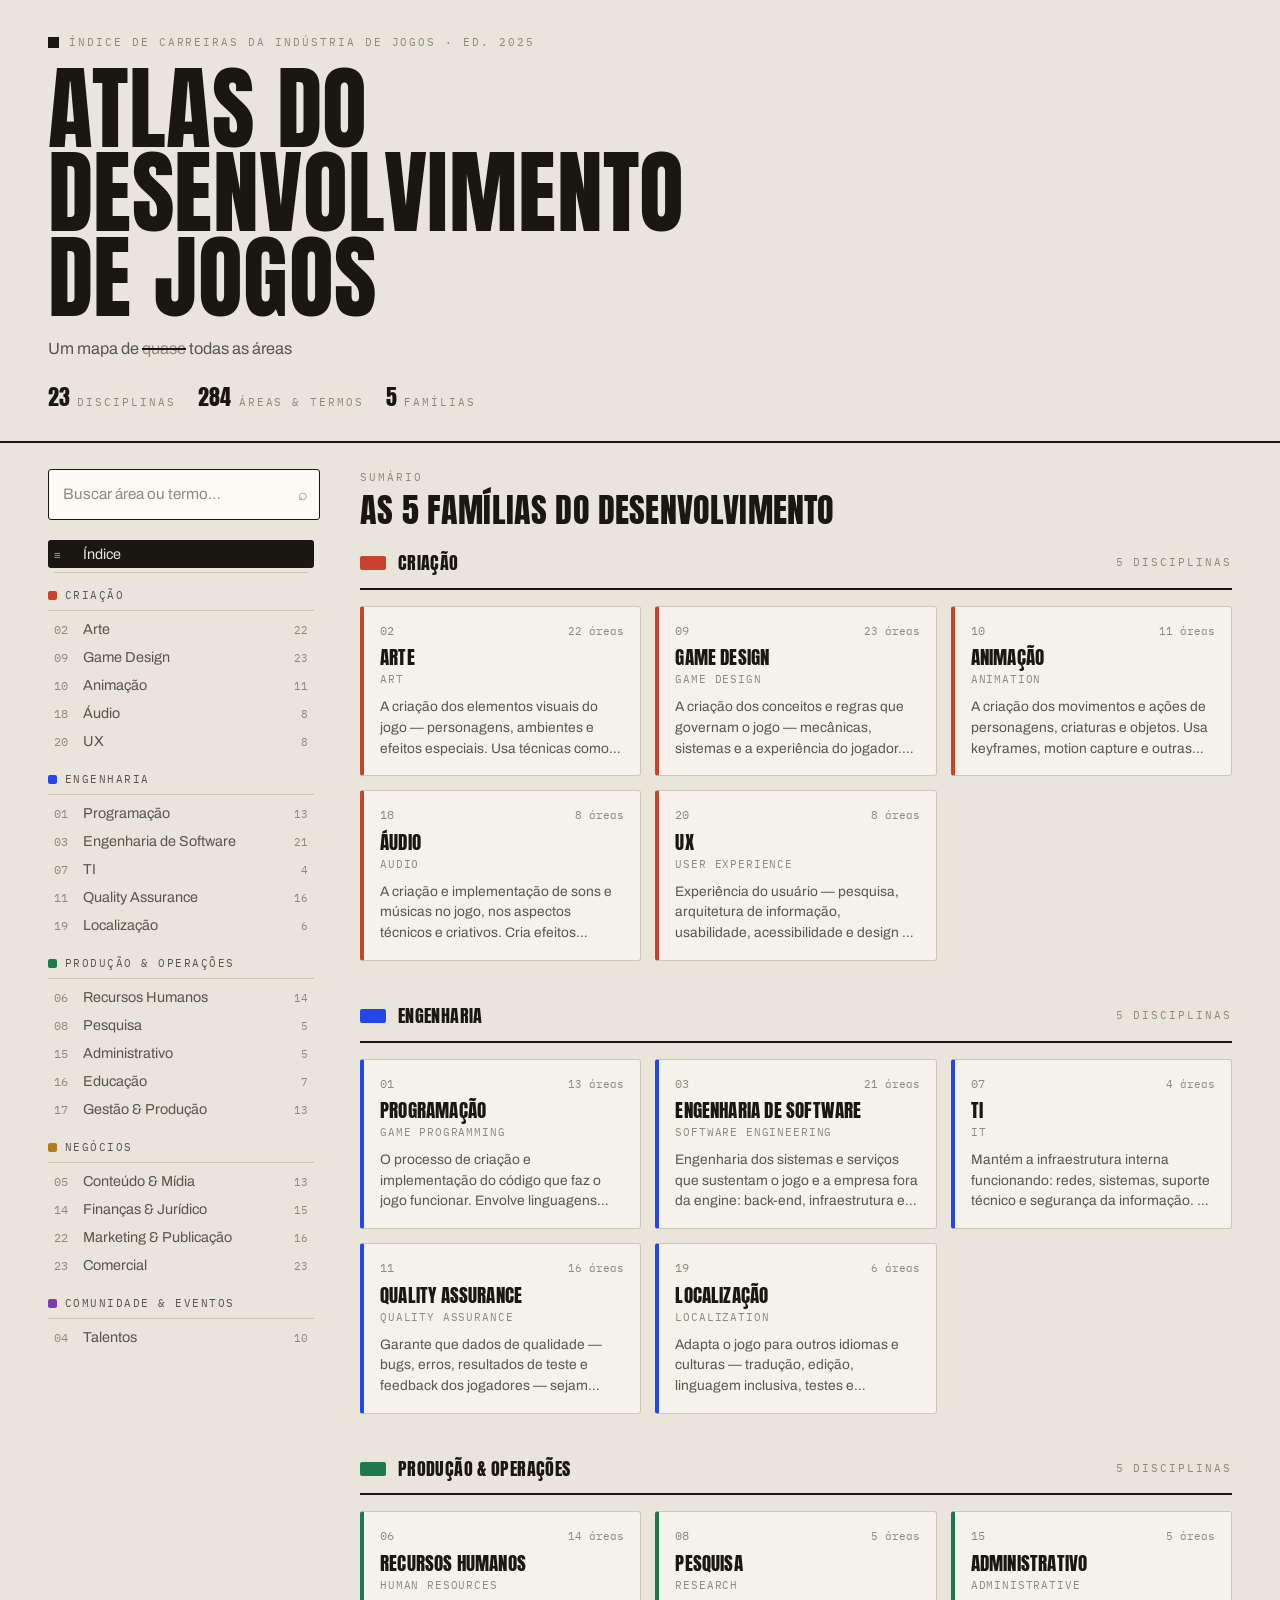
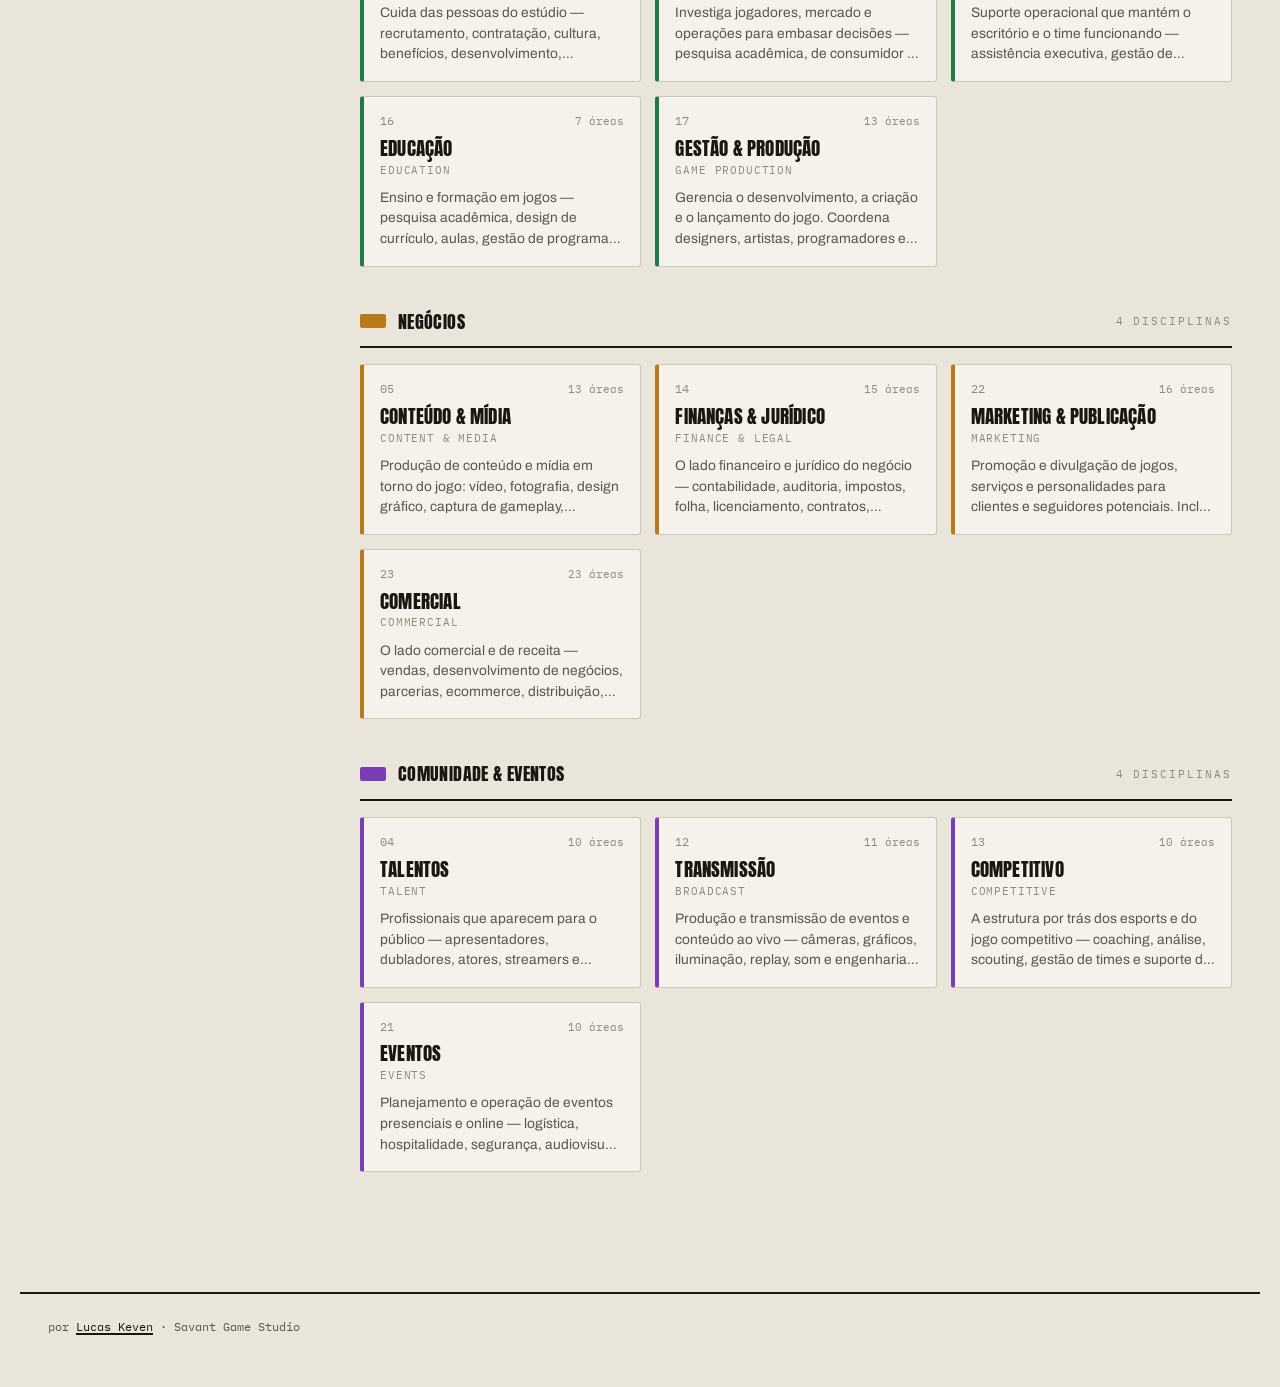
==== index.html @ f089c627 "Atlas Game Dev vers. 1.0.0 Criação da Página." ====
<!DOCTYPE html>
<html lang="pt-BR">
<head>
<meta charset="UTF-8">
<meta name="viewport" content="width=device-width, initial-scale=1">
<title>Atlas do Desenvolvimento de Jogos</title>
<meta name="description" content="Um índice de todas as áreas, disciplinas e termos da indústria de jogos.">
<link rel="preconnect" href="https://fonts.googleapis.com">
<link rel="preconnect" href="https://fonts.gstatic.com" crossorigin>
<link href="https://fonts.googleapis.com/css2?family=Anton&family=Archivo:wght@400;500;600;700;800&family=IBM+Plex+Mono:wght@400;500;600&display=swap" rel="stylesheet">
<link rel="stylesheet" href="styles.css">
</head>
<body>

  <!-- ============ MASTHEAD ============ -->
  <header class="masthead">
    <div class="masthead__inner">
      <div class="masthead__kicker">
        <span class="dot"></span>
        <span class="eyebrow">Índice de Carreiras da Indústria de Jogos · ed. 2025</span>
      </div>
      <h1 class="display">Atlas do<br>Desenvolvimento<br>de Jogos</h1>
      <p class="masthead__sub">Um mapa de <span class="strike">quase</span> todas as áreas</p>
      <div class="masthead__meta">
        <span class="stat"><b id="stat-cats">—</b> <span class="eyebrow">disciplinas</span></span>
        <span class="stat"><b id="stat-areas">—</b> <span class="eyebrow">áreas &amp; termos</span></span>
        <span class="stat"><b id="stat-fams">5</b> <span class="eyebrow">famílias</span></span>
      </div>
    </div>
  </header>

  <!-- ============ LAYOUT ============ -->
  <div class="layout">

    <!-- SIDEBAR: busca + índice -->
    <aside class="sidebar">
      <div class="search" id="search">
        <input id="search-input" type="search" autocomplete="off" spellcheck="false"
               placeholder="Buscar área ou termo…" aria-label="Buscar área ou termo">
        <span class="search__icon">⌕</span>
        <button class="search__clear" id="search-clear" aria-label="Limpar busca">×</button>
      </div>
      <nav class="nav" id="nav" aria-label="Disciplinas"></nav>
    </aside>

    <!-- CONTEÚDO -->
    <main class="content" id="content"></main>
  </div>

  <!-- ============ RODAPÉ ============ -->
  <footer class="foot">
    <span>por <a href="https://www.linkedin.com/in/lucas-keven/" target="_blank" rel="noopener">Lucas Keven</a> · Savant Game Studio</span>
  </footer>

  <!-- ============ DADOS + APP ============ -->
  <script src="data.js"></script>
  <script>
  (function () {
    "use strict";

    /* ---------- referências de DOM ---------- */
    const $nav     = document.getElementById("nav");
    const $content = document.getElementById("content");
    const $input   = document.getElementById("search-input");
    const $search  = document.getElementById("search");
    const $clear   = document.getElementById("search-clear");

    /* ---------- estado ---------- */
    const state = { query: "", selected: null };

    /* ---------- helpers ---------- */
    const famColor = (f) => FAMILIES[f] ? FAMILIES[f].color : "var(--ink)";
    const esc = (s) => String(s).replace(/[&<>"]/g, (c) =>
      ({ "&":"&amp;","<":"&lt;",">":"&gt;","\"":"&quot;" }[c]));
    // remove acentos p/ busca tolerante
    const norm = (s) => s.toLowerCase()
      .normalize("NFD").replace(/[\u0300-\u036f]/g, "");

    function highlight(text, q) {
      if (!q) return esc(text);
      const nt = norm(text), nq = norm(q);
      const i = nt.indexOf(nq);
      if (i === -1) return esc(text);
      return esc(text.slice(0, i)) + "<mark>" +
             esc(text.slice(i, i + q.length)) + "</mark>" +
             esc(text.slice(i + q.length));
    }

    /* ---------- métricas do cabeçalho ---------- */
    const totalAreas = CATEGORIES.reduce((s, c) => s + c.areas.length, 0);
    document.getElementById("stat-cats").textContent  = CATEGORIES.length;
    document.getElementById("stat-areas").textContent = totalAreas;

    /* agrupa categorias por família, na ordem de FAMILIES */
    function byFamily() {
      return Object.keys(FAMILIES).map((key) => ({
        key,
        ...FAMILIES[key],
        cats: CATEGORIES.filter((c) => c.family === key),
      }));
    }

    /* =========================================================
       NAV (sidebar)
       ========================================================= */
    function renderNav() {
      let html = `<button class="nav__item nav__item--home" data-home="1">
          <span class="num" aria-hidden="true">≡</span>
          <span>Índice</span>
        </button>
        <div class="nav__divider"></div>`;
      byFamily().forEach((fam) => {
        html += `<div class="nav__family">
          <div class="nav__family-label">
            <span class="swatch" style="background:${fam.color}"></span>${esc(fam.label)}
          </div>`;
        fam.cats.forEach((c) => {
          html += `<button class="nav__item" data-id="${c.id}">
            <span class="num">${String(c.n).padStart(2,"0")}</span>
            <span>${esc(c.name)}</span>
            <span class="count">${c.areas.length}</span>
          </button>`;
        });
        html += `</div>`;
      });
      $nav.innerHTML = html;
      $nav.querySelectorAll(".nav__item[data-id]").forEach((b) =>
        b.addEventListener("click", () => select(b.dataset.id)));
      $nav.querySelector("[data-home]").addEventListener("click", () => {
        state.query = ""; $input.value = "";
        $search.classList.remove("search--has-value");
        goOverview();
      });
      markActiveNav();
    }
    function markActiveNav() {
      const onIndex = !state.selected && !state.query;
      $nav.querySelectorAll(".nav__item").forEach((b) => {
        if (b.dataset.home) b.classList.toggle("is-active", onIndex);
        else b.classList.toggle("is-active", b.dataset.id === state.selected);
      });
    }

    /* =========================================================
       OVERVIEW — todas as categorias por família
       ========================================================= */
    function renderOverview() {
      let html = `<div class="overview__head">
        <span class="eyebrow">Sumário</span>
        <h2 class="display">As 5 famílias do desenvolvimento</h2>
      </div>`;

      byFamily().forEach((fam) => {
        html += `<section class="fam-block" style="--fam:${fam.color}">
          <div class="fam-block__head">
            <span class="fam-block__bar" style="background:${fam.color}"></span>
            <h3>${esc(fam.label)}</h3>
            <span class="c eyebrow">${fam.cats.length} disciplinas</span>
          </div>
          <div class="cat-grid">`;
        fam.cats.forEach((c) => {
          html += `<button class="cat-card" data-id="${c.id}" style="--fam:${fam.color}">
            <div class="cat-card__top">
              <span class="cat-card__num">${String(c.n).padStart(2,"0")}</span>
              <span class="cat-card__count">${c.areas.length} áreas</span>
            </div>
            <h4>${esc(c.name)}</h4>
            <div class="cat-card__en">${esc(c.nameEn)}</div>
            <p class="cat-card__desc">${esc(c.desc)}</p>
          </button>`;
        });
        html += `</div></section>`;
      });

      $content.innerHTML = html;
      $content.querySelectorAll(".cat-card").forEach((b) =>
        b.addEventListener("click", () => select(b.dataset.id)));
    }

    /* =========================================================
       CATEGORIA (detalhe)
       ========================================================= */
    function renderCategory(c) {
      const color = famColor(c.family);
      const fam = FAMILIES[c.family];

      // normaliza itens: "texto" → { name }  (permite { name, desc } no futuro)
      const norm0 = (it) => typeof it === "string" ? { name: it } : it;
      const groups = {
        areas:    (c.areas    || []).map(norm0),
        skills:   (c.skills   || []).map(norm0),
        software: (c.software || []).map(norm0),
      };
      const chips = (key, cls) => groups[key].map((it, i) =>
        `<button class="${cls} chip" data-g="${key}" data-i="${i}">${esc(it.name)}</button>`).join("");

      const areasHtml = chips("areas", "area");

      let skillsHtml = "";
      if (groups.skills.length) {
        skillsHtml = section("Habilidades", groups.skills.length,
          `<div class="pills">${chips("skills","pill")}</div>`);
      }

      let swHtml = "";
      if (groups.software.length) {
        swHtml = section("Ferramentas & Software", groups.software.length,
          `<div class="pills">${chips("software","pill pill--soft")}</div>`);
      }

      const filled = groups.skills.length || groups.software.length;
      const wip = `<p class="wip"><span class="wip__mark" aria-hidden="true"></span>Em construção</p>`;
      const note = filled ? "" :
        `<section class="section">
          <div class="section__label">Habilidades</div>
          ${wip}
        </section>
        <section class="section">
          <div class="section__label">Ferramentas &amp; Software</div>
          ${wip}
        </section>`;

      $content.innerHTML = `<div class="cat" style="--fam:${color}">
        <button class="back" id="back">← Sumário</button>
        <div class="cat__header">
          <span class="cat__tag"><span class="swatch"></span>${esc(fam.label)}</span>
          <div class="cat__title-row">
            <span class="cat__num">${String(c.n).padStart(2,"0")}</span>
            <div>
              <h2 class="display">${esc(c.name)}</h2>
              <div class="cat__en">${esc(c.nameEn)}${c.aka?` &nbsp;·&nbsp; <span class="cat__aka">também: ${esc(c.aka)}</span>`:""}</div>
            </div>
          </div>
          <p class="cat__desc">${esc(c.desc)}</p>
        </div>

        ${section("Áreas & Termos", groups.areas.length, `<div class="areas">${areasHtml}</div>`)}
        ${skillsHtml}
        ${swHtml}
        ${note}
      </div>`;

      document.getElementById("back").addEventListener("click", goOverview);

      // cada item (área, habilidade, ferramenta) abre sua descrição — ou [Em Construção]
      $content.querySelectorAll(".chip").forEach((btn) => {
        btn.addEventListener("click", () => {
          const open = btn.classList.toggle("is-open");
          const next = btn.nextElementSibling;
          if (open) {
            const it = groups[btn.dataset.g][+btn.dataset.i];
            const d = document.createElement("div");
            if (it.desc) {
              d.className = "chip-desc";
              d.textContent = it.desc;
            } else {
              d.className = "chip-desc chip-desc--wip";
              d.textContent = "[Em Construção]";
            }
            btn.after(d);
          } else if (next && next.classList.contains("chip-desc")) {
            next.remove();
          }
        });
      });

      window.scrollTo({ top: 0, behavior: prefersReduced() ? "auto" : "smooth" });
    }

    function section(label, count, inner) {
      return `<section class="section">
        <div class="section__label">${esc(label)}<span class="c">${count}</span></div>
        ${inner}
      </section>`;
    }

    /* =========================================================
       BUSCA / RESULTADOS
       ========================================================= */
    function renderResults(q) {
      const nq = norm(q);
      const hits = [];
      CATEGORIES.forEach((c) => {
        const nameMatch = norm(c.name).includes(nq) || norm(c.nameEn).includes(nq);
        const areas = c.areas.filter((a) => norm(a.name).includes(nq));
        if (nameMatch || areas.length) {
          hits.push({ c, areas: areas.length ? areas : c.areas, nameMatch });
        }
      });

      const totalHits = hits.reduce((s,h)=>s+h.areas.length,0);

      if (!hits.length) {
        $content.innerHTML = `<div class="empty">
          <b>Nada encontrado</b>
          Nenhuma área ou termo corresponde a “${esc(q)}”. Tente outro termo.
        </div>`;
        return;
      }

      let html = `<div class="results__head">
        <span class="eyebrow">${totalHits} resultado(s) em ${hits.length} disciplina(s)</span>
        <h2 class="display">Busca: <span class="q">${esc(q)}</span></h2>
      </div>`;

      hits.forEach(({ c, areas }) => {
        const color = famColor(c.family);
        html += `<section class="result-cat">
          <div class="result-cat__head" data-id="${c.id}">
            <span class="result-cat__dot" style="background:${color}"></span>
            <h3>${highlight(c.name, q)}</h3>
            <span class="c">${esc(c.nameEn)} · ${areas.length}</span>
          </div>
          <div class="areas">` +
          areas.map((a)=>`<span class="area">${highlight(a.name, q)}</span>`).join("") +
          `</div></section>`;
      });

      $content.innerHTML = html;
      $content.querySelectorAll(".result-cat__head").forEach((h) =>
        h.addEventListener("click", () => select(h.dataset.id)));
    }

    /* =========================================================
       ROTEAMENTO / RENDER
       ========================================================= */
    function render() {
      if (state.query) { renderResults(state.query); markActiveNav(); return; }
      if (state.selected) {
        const c = CATEGORIES.find((x) => x.id === state.selected);
        if (c) { renderCategory(c); markActiveNav(); return; }
      }
      renderOverview();
      markActiveNav();
    }

    function select(id) {
      state.selected = id;
      state.query = "";
      $input.value = "";
      $search.classList.remove("search--has-value");
      if (location.hash !== "#" + id) history.pushState(null, "", "#" + id);
      render();
    }
    function goOverview() {
      state.selected = null;
      if (location.hash) history.pushState(null, "", location.pathname);
      render();
    }

    function prefersReduced() {
      return window.matchMedia("(prefers-reduced-motion: reduce)").matches;
    }

    /* ---------- busca (input) ---------- */
    let t;
    $input.addEventListener("input", () => {
      const v = $input.value.trim();
      $search.classList.toggle("search--has-value", v.length > 0);
      clearTimeout(t);
      t = setTimeout(() => { state.query = v; render(); }, 90);
    });
    $clear.addEventListener("click", () => {
      $input.value = ""; state.query = "";
      $search.classList.remove("search--has-value");
      $input.focus(); render();
    });
    // tecla "/" foca a busca
    document.addEventListener("keydown", (e) => {
      if (e.key === "/" && document.activeElement !== $input) { e.preventDefault(); $input.focus(); }
      if (e.key === "Escape" && document.activeElement === $input && $input.value) {
        $input.value=""; state.query=""; $search.classList.remove("search--has-value"); render();
      }
    });

    /* ---------- hash inicial / voltar do navegador ---------- */
    function fromHash() {
      const id = decodeURIComponent(location.hash.replace(/^#/, ""));
      state.selected = CATEGORIES.some((c) => c.id === id) ? id : null;
    }
    window.addEventListener("popstate", () => { fromHash(); render(); });

    /* ---------- start ---------- */
    renderNav();
    fromHash();
    render();
  })();
  </script>
</body>
</html>
---- styles.css ----
/* =============================================================
   ATLAS — estilos
   Direção: "guia de campo / índice editorial". Tipografia pesada
   e condensada (Anton) sobre papel quente. A cor só aparece para
   identificar a FAMÍLIA de cada área — em nenhum outro lugar.
   ============================================================= */

:root {
  --paper:    #E9E5DB;   /* fundo da página (putty quente)        */
  --surface:  #F4F2EB;   /* cartões e painéis                     */
  --surface-2:#FBFAF5;   /* destaque mais claro                   */
  --ink:      #19170F;   /* texto / traços                        */
  --ink-soft: #5B554A;   /* texto secundário                      */
  --ink-mute: #908A7C;   /* legendas, meta                        */
  --line:     #CDC7B7;   /* hairlines                             */
  --line-2:   #DED9CB;

  /* cores de família (definidas também em data.js) */
  --fam-craft:      #C8432E;
  --fam-tech:       #2347E8;
  --fam-production: #1E7A4B;
  --fam-business:   #B8791A;
  --fam-community:  #7A3DB8;

  --maxw: 1240px;
  --radius: 3px;
  --shadow: 0 1px 0 var(--line), 0 2px 14px rgba(25,23,15,.05);
}

* { box-sizing: border-box; }

html { -webkit-text-size-adjust: 100%; }

body {
  margin: 0;
  background: var(--paper);
  color: var(--ink);
  font-family: "Archivo", system-ui, sans-serif;
  font-size: 16px;
  line-height: 1.62;
  font-feature-settings: "ss01";
  -webkit-font-smoothing: antialiased;
}

a { color: inherit; }

::selection { background: var(--ink); color: var(--paper); }

/* ---------- utilitários tipográficos ---------- */
.display {
  font-family: "Anton", "Archivo", sans-serif;
  font-weight: 400;
  text-transform: uppercase;
  letter-spacing: .005em;
  line-height: .92;
}
.eyebrow {
  font-family: "IBM Plex Mono", monospace;
  font-size: .68rem;
  letter-spacing: .18em;
  text-transform: uppercase;
  color: var(--ink-mute);
}
.mono { font-family: "IBM Plex Mono", monospace; }

/* =============================================================
   MASTHEAD
   ============================================================= */
.masthead {
  border-bottom: 2px solid var(--ink);
  background: var(--paper);
}
.masthead__inner {
  max-width: var(--maxw);
  margin: 0 auto;
  padding: 34px 28px 26px;
}
.masthead__kicker {
  display: flex;
  align-items: center;
  gap: 10px;
  margin-bottom: 14px;
}
.masthead__kicker .dot {
  width: 11px; height: 11px; background: var(--ink);
  display: inline-block;
}
.masthead h1 {
  margin: 0;
  font-size: clamp(2.6rem, 7.2vw, 6rem);
}
.masthead h1 .thin { color: var(--ink); -webkit-text-stroke: 0; }
.masthead__sub {
  margin: 16px 0 0;
  max-width: 54ch;
  color: var(--ink-soft);
  font-size: 1.02rem;
}
.masthead__sub .strike {
  color: var(--ink-mute);
  text-decoration: line-through;
  text-decoration-color: var(--ink);
  text-decoration-thickness: 2px;
  text-decoration-skip-ink: none;
}
.masthead__meta {
  margin-top: 18px;
  display: flex;
  flex-wrap: wrap;
  gap: 8px 22px;
  align-items: baseline;
}
.masthead__meta .stat { display: flex; align-items: baseline; gap: 7px; }
.masthead__meta .stat b {
  font-family: "Anton", sans-serif; font-weight: 400;
  font-size: 1.35rem; letter-spacing: .01em;
}

/* =============================================================
   LAYOUT (sidebar + conteúdo)
   ============================================================= */
.layout {
  max-width: var(--maxw);
  margin: 0 auto;
  padding: 0 28px 80px;
  display: grid;
  grid-template-columns: 272px minmax(0, 1fr);
  gap: 40px;
  align-items: start;
}

/* ---------- sidebar ---------- */
.sidebar {
  position: sticky;
  top: 0;
  align-self: start;
  padding-top: 26px;
  max-height: 100vh;
  display: flex;
  flex-direction: column;
}

.search {
  position: relative;
  margin-bottom: 20px;
}
.search input {
  width: 100%;
  font: inherit;
  font-size: .95rem;
  padding: 12px 36px 12px 14px;
  background: var(--surface-2);
  border: 1.5px solid var(--ink);
  border-radius: var(--radius);
  color: var(--ink);
}
.search input::placeholder { color: var(--ink-mute); }
.search input:focus {
  outline: 3px solid rgba(25,23,15,.18);
  outline-offset: 1px;
}
.search__icon {
  position: absolute; right: 12px; top: 50%; transform: translateY(-50%);
  color: var(--ink-mute); pointer-events: none; font-family: "IBM Plex Mono", monospace;
}
.search__clear {
  position: absolute; right: 8px; top: 50%; transform: translateY(-50%);
  border: 0; background: var(--ink); color: var(--paper);
  width: 22px; height: 22px; border-radius: 50%; cursor: pointer;
  font-size: .8rem; line-height: 1; display: none;
}
.search--has-value .search__icon { display: none; }
.search--has-value .search__clear { display: block; }

.nav { overflow-y: auto; padding-right: 6px; padding-bottom: 30px; }
.nav__item--home { font-weight: 700; color: var(--ink); }
.nav__item--home .num { font-size: 1rem; line-height: 1; }
.nav__divider { height: 1px; background: var(--line); margin: 4px 6px 14px; }
.nav__family { margin-bottom: 16px; }
.nav__family-label {
  display: flex; align-items: center; gap: 8px;
  font-family: "IBM Plex Mono", monospace;
  font-size: .66rem; letter-spacing: .14em; text-transform: uppercase;
  color: var(--ink-soft);
  padding: 0 0 6px;
  border-bottom: 1px solid var(--line);
  margin-bottom: 4px;
}
.nav__family-label .swatch { width: 9px; height: 9px; border-radius: 2px; }
.nav__item {
  width: 100%; text-align: left; background: none; border: 0; cursor: pointer;
  display: flex; align-items: baseline; gap: 9px;
  padding: 5px 6px; border-radius: 3px;
  color: var(--ink-soft); font: inherit; font-size: .9rem;
  line-height: 1.25;
}
.nav__item:hover { background: var(--surface); color: var(--ink); }
.nav__item .num { font-family: "IBM Plex Mono", monospace; font-size: .72rem; color: var(--ink-mute); min-width: 20px; }
.nav__item.is-active { background: var(--ink); color: var(--paper); }
.nav__item.is-active .num { color: var(--paper); opacity: .7; }
.nav__item .count { margin-left: auto; font-family: "IBM Plex Mono", monospace; font-size: .68rem; color: var(--ink-mute); }
.nav__item.is-active .count { color: var(--paper); opacity: .7; }

/* =============================================================
   CONTEÚDO
   ============================================================= */
.content { padding-top: 26px; min-height: 60vh; }

/* ---------- overview (todas as categorias) ---------- */
.overview__head { margin-bottom: 22px; }
.overview__head .eyebrow { display: block; margin-bottom: 8px; }
.overview__head h2 { margin: 0; font-size: clamp(1.5rem, 3vw, 2.1rem); }

.fam-block { margin-bottom: 40px; }
.fam-block__head {
  display: flex; align-items: center; gap: 12px;
  padding-bottom: 10px; margin-bottom: 16px;
  border-bottom: 2px solid var(--ink);
}
.fam-block__bar { width: 26px; height: 14px; border-radius: 2px; }
.fam-block__head h3 {
  margin: 0; font-family: "Anton", sans-serif; font-weight: 400;
  text-transform: uppercase; letter-spacing: .02em; font-size: 1.15rem;
}
.fam-block__head .c { margin-left: auto; }

.cat-grid {
  display: grid;
  grid-template-columns: repeat(auto-fill, minmax(232px, 1fr));
  gap: 14px;
}
.cat-card {
  text-align: left; cursor: pointer;
  background: var(--surface);
  border: 1px solid var(--line);
  border-left: 4px solid var(--fam);
  border-radius: var(--radius);
  padding: 15px 16px 16px;
  font: inherit; color: inherit;
  transition: transform .12s ease, box-shadow .12s ease, background .12s ease;
}
.cat-card:hover {
  background: var(--surface-2);
  transform: translateY(-2px);
  box-shadow: var(--shadow);
}
.cat-card__top { display: flex; align-items: baseline; gap: 8px; margin-bottom: 8px; }
.cat-card__num { font-family: "IBM Plex Mono", monospace; font-size: .72rem; color: var(--ink-mute); }
.cat-card__count { margin-left: auto; font-family: "IBM Plex Mono", monospace; font-size: .68rem; color: var(--ink-mute); }
.cat-card h4 {
  margin: 0 0 4px; font-family: "Anton", sans-serif; font-weight: 400;
  text-transform: uppercase; letter-spacing: .01em; font-size: 1.18rem; line-height: 1;
}
.cat-card__en { font-family: "IBM Plex Mono", monospace; font-size: .66rem; color: var(--ink-mute); text-transform: uppercase; letter-spacing: .08em; }
.cat-card__desc {
  margin: 9px 0 0; font-size: .86rem; color: var(--ink-soft); line-height: 1.5;
  display: -webkit-box; -webkit-line-clamp: 3; -webkit-box-orient: vertical; overflow: hidden;
}

/* ---------- categoria (detalhe) ---------- */
.cat { animation: fade .22s ease; }
@keyframes fade { from { opacity: 0; transform: translateY(6px); } to { opacity: 1; transform: none; } }

.back {
  display: inline-flex; align-items: center; gap: 7px;
  background: none; border: 0; cursor: pointer; font: inherit;
  font-family: "IBM Plex Mono", monospace; font-size: .74rem;
  letter-spacing: .08em; text-transform: uppercase; color: var(--ink-soft);
  padding: 4px 0; margin-bottom: 18px;
}
.back:hover { color: var(--ink); }

.cat__header { border-top: 8px solid var(--fam); padding-top: 18px; }
.cat__tag {
  display: inline-flex; align-items: center; gap: 7px;
  font-family: "IBM Plex Mono", monospace; font-size: .68rem;
  letter-spacing: .12em; text-transform: uppercase; color: var(--fam);
  font-weight: 600; margin-bottom: 12px;
}
.cat__tag .swatch { width: 9px; height: 9px; border-radius: 2px; background: var(--fam); }
.cat__title-row { display: flex; align-items: flex-start; gap: 14px; flex-wrap: wrap; }
.cat__num {
  font-family: "IBM Plex Mono", monospace; font-size: 1rem; color: var(--ink-mute);
  padding-top: .35em;
}
.cat h2 { margin: 0; font-size: clamp(2rem, 5.2vw, 3.4rem); }
.cat__en { font-family: "IBM Plex Mono", monospace; font-size: .8rem; color: var(--ink-mute); text-transform: uppercase; letter-spacing: .08em; margin-top: 6px; }
.cat__aka { font-size: .9rem; color: var(--ink-soft); font-style: italic; }
.cat__desc { margin: 18px 0 0; max-width: 70ch; font-size: 1.05rem; color: var(--ink); line-height: 1.65; }

.section { margin-top: 38px; }
.section__label {
  display: flex; align-items: center; gap: 10px;
  font-family: "IBM Plex Mono", monospace; font-size: .72rem;
  letter-spacing: .14em; text-transform: uppercase; color: var(--ink);
  padding-bottom: 8px; margin-bottom: 14px;
  border-bottom: 1.5px solid var(--ink);
}
.section__label .c { margin-left: auto; color: var(--ink-mute); }

/* áreas (chips) */
.areas { display: flex; flex-wrap: wrap; gap: 8px; }
.area {
  font-family: inherit;
  border: 1px solid var(--line); background: var(--surface);
  border-radius: var(--radius); padding: 8px 12px;
  font-size: .9rem; color: var(--ink);
}

/* qualquer chip clicável (área, habilidade, ferramenta) */
.chip { cursor: pointer; }
.chip::after { content: "+"; font-family: "IBM Plex Mono", monospace; margin-left: 8px; color: var(--ink-mute); }
.chip:hover { background: var(--surface-2); border-color: var(--ink); }
.chip.is-open { background: var(--surface-2); border-color: var(--ink); }
.chip.is-open::after { content: "–"; }

/* painel de descrição que abre abaixo do chip */
.chip-desc {
  flex-basis: 100%; margin: -2px 0 6px; padding: 10px 12px;
  background: var(--surface-2); border: 1px solid var(--line);
  border-left: 3px solid var(--fam); border-radius: var(--radius);
  font-size: .88rem; color: var(--ink-soft); line-height: 1.55;
}
.chip-desc--wip {
  border-left-style: dashed; border-left-color: var(--line);
  font-family: "IBM Plex Mono", monospace; font-size: .8rem;
  letter-spacing: .04em; color: var(--ink-mute);
}

/* skills / software pills */
.pills { display: flex; flex-wrap: wrap; gap: 7px; }
.pill {
  font-family: inherit;
  font-size: .85rem; padding: 6px 11px;
  border-radius: 100px; border: 1px solid var(--line);
  background: var(--surface); color: var(--ink-soft);
}
.pill--soft { font-family: "IBM Plex Mono", monospace; font-size: .78rem; }

.wip {
  display: inline-flex; align-items: center; gap: 9px;
  margin: 0; padding: 8px 15px;
  font-family: "IBM Plex Mono", monospace;
  font-size: .8rem; letter-spacing: .05em; color: var(--ink-soft);
  background: var(--surface); border: 1px dashed var(--line); border-radius: 100px;
}
.wip__mark {
  width: 26px; height: 9px; border-radius: 2px; opacity: .55;
  background: repeating-linear-gradient(-45deg, var(--ink) 0 5px, var(--surface-2) 5px 10px);
}

/* ---------- resultados de busca ---------- */
.results__head { margin-bottom: 20px; }
.results__head .eyebrow { display: block; margin-bottom: 6px; }
.results__head h2 { margin: 0; font-size: clamp(1.4rem, 3vw, 2rem); }
.results__head .q { color: var(--ink); border-bottom: 3px solid var(--fam-tech); }

.result-cat { margin-bottom: 26px; }
.result-cat__head {
  display: flex; align-items: baseline; gap: 10px;
  border-bottom: 1.5px solid var(--ink); padding-bottom: 7px; margin-bottom: 12px; cursor: pointer;
}
.result-cat__dot { width: 9px; height: 9px; border-radius: 2px; }
.result-cat__head h3 { margin: 0; font-family: "Anton", sans-serif; font-weight: 400; text-transform: uppercase; letter-spacing: .01em; font-size: 1.05rem; }
.result-cat__head .c { margin-left: auto; font-family: "IBM Plex Mono", monospace; font-size: .68rem; color: var(--ink-mute); }
.result-cat__head:hover h3 { text-decoration: underline; }
mark { background: #FBE7A6; color: var(--ink); padding: 0 1px; border-radius: 2px; }

.empty { padding: 40px 0; color: var(--ink-soft); }
.empty b { font-family: "Anton", sans-serif; font-weight: 400; font-size: 1.4rem; display: block; margin-bottom: 6px; }

/* =============================================================
   RODAPÉ
   ============================================================= */
.foot {
  border-top: 2px solid var(--ink);
  max-width: var(--maxw); margin: 0 auto; padding: 24px 28px 50px;
  display: flex; flex-direction: column; gap: 5px;
  font-family: "IBM Plex Mono", monospace; font-size: .72rem; color: var(--ink-soft);
}
.foot a {
  color: var(--ink);
  text-decoration: underline;
  text-decoration-thickness: 1.5px;
  text-underline-offset: 2px;
}
.foot a:hover { text-decoration-thickness: 2.5px; }

/* =============================================================
   RESPONSIVO
   ============================================================= */
@media (max-width: 900px) {
  .layout { grid-template-columns: 1fr; gap: 0; padding-bottom: 60px; }
  .sidebar {
    position: sticky; top: 0; z-index: 20;
    padding: 12px 0; max-height: none;
    background: var(--paper);
    border-bottom: 1px solid var(--line);
  }
  .search { margin-bottom: 0; }
  .nav { display: none; }
  .content { padding-top: 22px; }
  .masthead__inner { padding: 26px 20px 20px; }
  .layout { padding-left: 20px; padding-right: 20px; }
  .foot { padding-left: 20px; padding-right: 20px; }
}

@media (max-width: 520px) {
  .cat-grid { grid-template-columns: 1fr; }
}

/* acessibilidade */
:focus-visible { outline: 3px solid rgba(25,23,15,.35); outline-offset: 2px; border-radius: 2px; }
@media (prefers-reduced-motion: reduce) {
  * { animation: none !important; transition: none !important; }
}
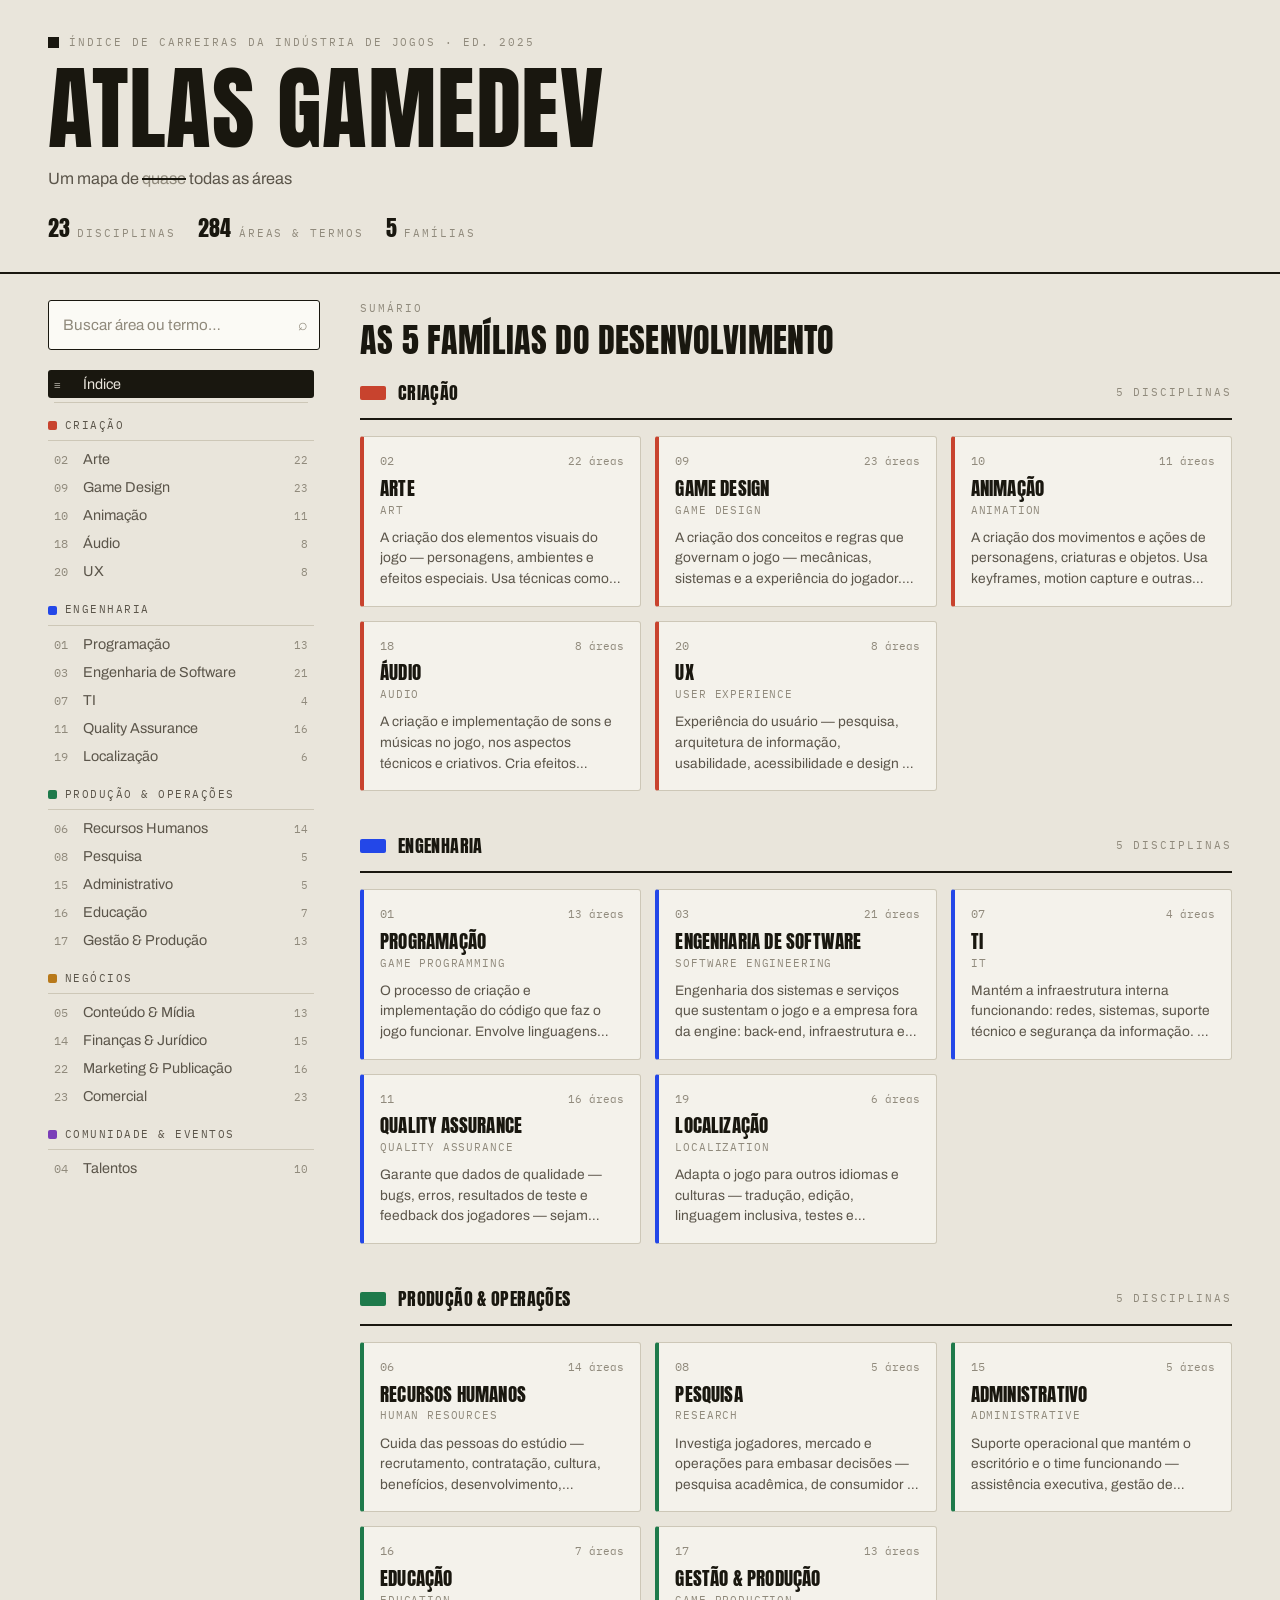
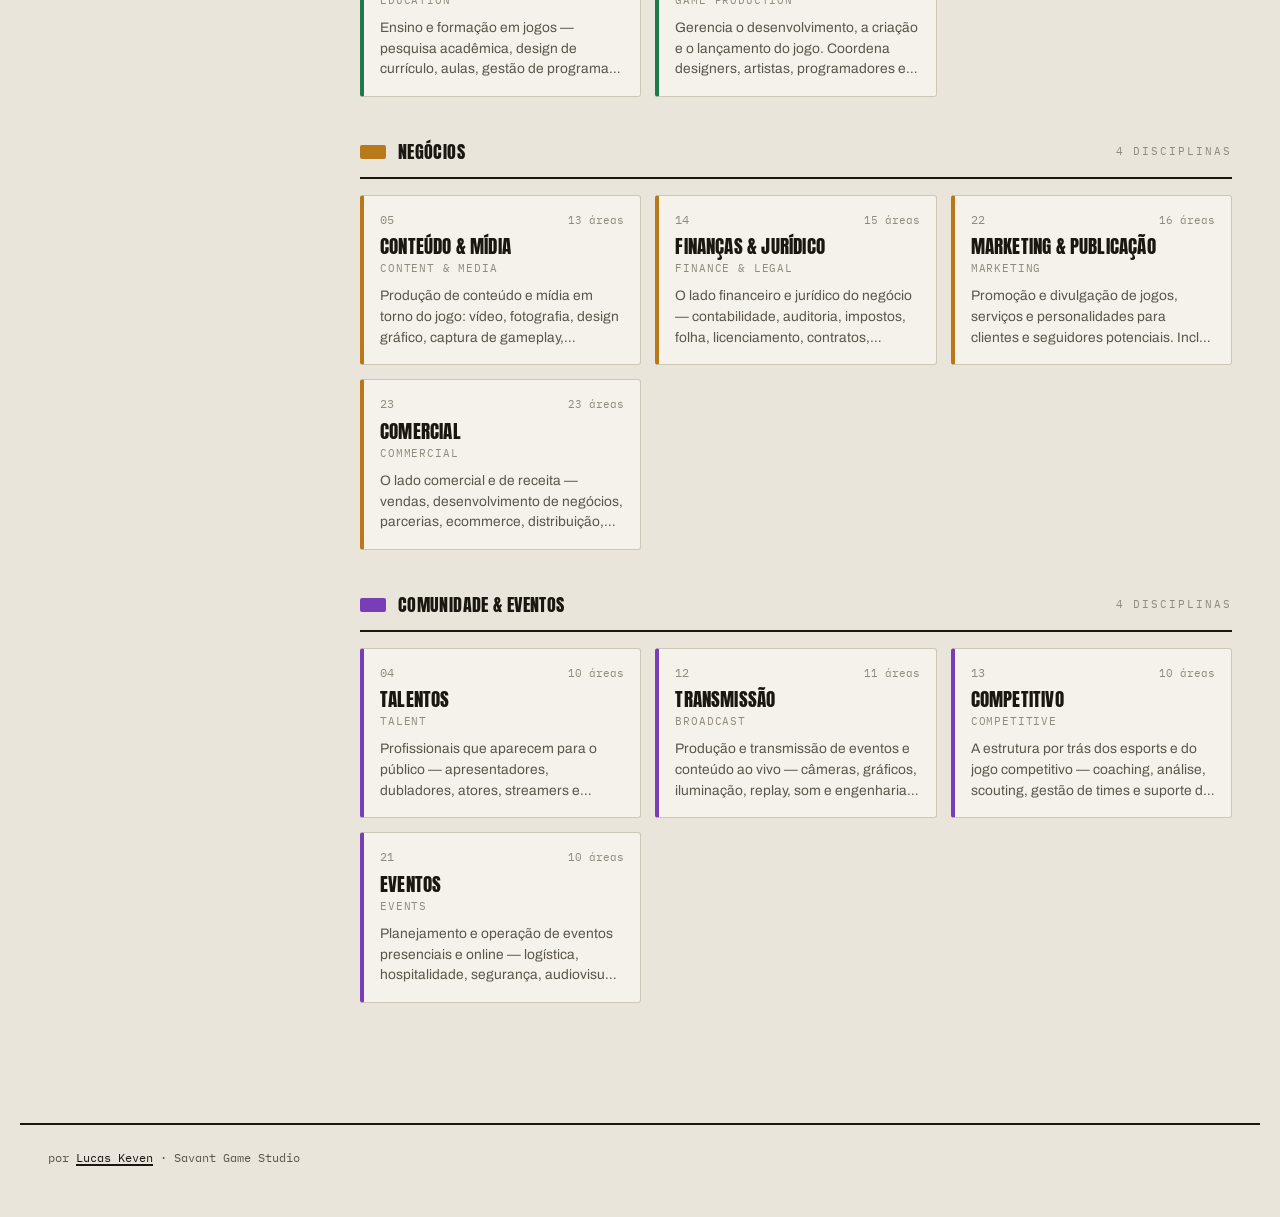
==== commit 2ee2b3e2: "vers 1.0.1b Atualização de:  - Ajuste no título para "Atlas Game Dev"" ====
--- a/index.html
+++ b/index.html
@@ -3,7 +3,7 @@
 <head>
 <meta charset="UTF-8">
 <meta name="viewport" content="width=device-width, initial-scale=1">
-<title>Atlas do Desenvolvimento de Jogos</title>
+<title>Atlas GameDev</title>
 <meta name="description" content="Um índice de todas as áreas, disciplinas e termos da indústria de jogos.">
 <link rel="preconnect" href="https://fonts.googleapis.com">
 <link rel="preconnect" href="https://fonts.gstatic.com" crossorigin>
@@ -19,7 +19,7 @@
         <span class="dot"></span>
         <span class="eyebrow">Índice de Carreiras da Indústria de Jogos · ed. 2025</span>
       </div>
-      <h1 class="display">Atlas do<br>Desenvolvimento<br>de Jogos</h1>
+      <h1 class="display">Atlas GameDev</h1>
       <p class="masthead__sub">Um mapa de <span class="strike">quase</span> todas as áreas</p>
       <div class="masthead__meta">
         <span class="stat"><b id="stat-cats">—</b> <span class="eyebrow">disciplinas</span></span>
@@ -242,29 +242,27 @@
 
       document.getElementById("back").addEventListener("click", goOverview);
 
-      // cada item (área, habilidade, ferramenta) abre sua descrição — ou [Em Construção]
+      // cada item (área, habilidade, ferramenta) abre sua descrição
+      attachChipExpand((btn) => groups[btn.dataset.g][+btn.dataset.i]);
+    }
+
+    // torna cada .chip de $content clicável: abre/fecha sua descrição (ou [Em Construção])
+    function attachChipExpand(getItem) {
       $content.querySelectorAll(".chip").forEach((btn) => {
         btn.addEventListener("click", () => {
           const open = btn.classList.toggle("is-open");
           const next = btn.nextElementSibling;
           if (open) {
-            const it = groups[btn.dataset.g][+btn.dataset.i];
+            const it = getItem(btn) || {};
             const d = document.createElement("div");
-            if (it.desc) {
-              d.className = "chip-desc";
-              d.textContent = it.desc;
-            } else {
-              d.className = "chip-desc chip-desc--wip";
-              d.textContent = "[Em Construção]";
-            }
+            if (it.desc) { d.className = "chip-desc"; d.textContent = it.desc; }
+            else { d.className = "chip-desc chip-desc--wip"; d.textContent = "[Em Construção]"; }
             btn.after(d);
           } else if (next && next.classList.contains("chip-desc")) {
             next.remove();
           }
         });
       });
-
-      window.scrollTo({ top: 0, behavior: prefersReduced() ? "auto" : "smooth" });
     }
 
     function section(label, count, inner) {
@@ -279,21 +277,24 @@
        ========================================================= */
     function renderResults(q) {
       const nq = norm(q);
+      const n0 = (it) => typeof it === "string" ? { name: it } : it;
       const hits = [];
       CATEGORIES.forEach((c) => {
-        const nameMatch = norm(c.name).includes(nq) || norm(c.nameEn).includes(nq);
-        const areas = c.areas.filter((a) => norm(a.name).includes(nq));
-        if (nameMatch || areas.length) {
-          hits.push({ c, areas: areas.length ? areas : c.areas, nameMatch });
-        }
-      });
-
-      const totalHits = hits.reduce((s,h)=>s+h.areas.length,0);
+        const nameMatch = norm(c.name).includes(nq) || norm(c.nameEn).includes(nq)
+          || (c.aka && norm(c.aka).includes(nq));
+        const areas    = c.areas.map(n0).filter((a) => norm(a.name).includes(nq));
+        const skills   = (c.skills   || []).map(n0).filter((s) => norm(s.name).includes(nq));
+        const software = (c.software || []).map(n0).filter((s) => norm(s.name).includes(nq));
+        const count = areas.length + skills.length + software.length;
+        if (nameMatch || count) hits.push({ c, areas, skills, software, count });
+      });
+
+      const totalHits = hits.reduce((s,h)=>s+h.count,0);
 
       if (!hits.length) {
         $content.innerHTML = `<div class="empty">
           <b>Nada encontrado</b>
-          Nenhuma área ou termo corresponde a “${esc(q)}”. Tente outro termo.
+          Nenhuma área, habilidade ou ferramenta corresponde a “${esc(q)}”. Tente outro termo.
         </div>`;
         return;
       }
@@ -303,22 +304,35 @@
         <h2 class="display">Busca: <span class="q">${esc(q)}</span></h2>
       </div>`;
 
-      hits.forEach(({ c, areas }) => {
+      const flatItems = [];
+      const group = (label, items, cls) => {
+        if (!items.length) return "";
+        const chips = items.map((it) => {
+          const ref = flatItems.push(it) - 1;
+          return `<button class="${cls} chip" data-ref="${ref}">${highlight(it.name, q)}</button>`;
+        }).join("");
+        const container = cls.startsWith("pill") ? "pills" : "areas";
+        return `<div class="result-group"><span class="result-group__label">${label}</span><div class="${container}">${chips}</div></div>`;
+      };
+
+      hits.forEach(({ c, areas, skills, software, count }) => {
         const color = famColor(c.family);
         html += `<section class="result-cat">
           <div class="result-cat__head" data-id="${c.id}">
             <span class="result-cat__dot" style="background:${color}"></span>
             <h3>${highlight(c.name, q)}</h3>
-            <span class="c">${esc(c.nameEn)} · ${areas.length}</span>
-          </div>
-          <div class="areas">` +
-          areas.map((a)=>`<span class="area">${highlight(a.name, q)}</span>`).join("") +
-          `</div></section>`;
+            <span class="c">${highlight(c.nameEn, q)}${count ? ` · ${count}` : ""}</span>
+          </div>` +
+          group("Áreas", areas, "area") +
+          group("Habilidades", skills, "pill") +
+          group("Ferramentas & Software", software, "pill pill--soft") +
+        `</section>`;
       });
 
       $content.innerHTML = html;
       $content.querySelectorAll(".result-cat__head").forEach((h) =>
         h.addEventListener("click", () => select(h.dataset.id)));
+      attachChipExpand((btn) => flatItems[+btn.dataset.ref]);
     }
 
     /* =========================================================
@@ -346,10 +360,6 @@
       state.selected = null;
       if (location.hash) history.pushState(null, "", location.pathname);
       render();
-    }
-
-    function prefersReduced() {
-      return window.matchMedia("(prefers-reduced-motion: reduce)").matches;
     }
 
     /* ---------- busca (input) ---------- */
--- a/styles.css
+++ b/styles.css
@@ -364,6 +364,12 @@
 .result-cat__head h3 { margin: 0; font-family: "Anton", sans-serif; font-weight: 400; text-transform: uppercase; letter-spacing: .01em; font-size: 1.05rem; }
 .result-cat__head .c { margin-left: auto; font-family: "IBM Plex Mono", monospace; font-size: .68rem; color: var(--ink-mute); }
 .result-cat__head:hover h3 { text-decoration: underline; }
+.result-group { margin: 0 0 10px; }
+.result-group__label {
+  display: block; margin-bottom: 5px;
+  font-family: "IBM Plex Mono", monospace; font-size: .62rem;
+  letter-spacing: .12em; text-transform: uppercase; color: var(--ink-mute);
+}
 mark { background: #FBE7A6; color: var(--ink); padding: 0 1px; border-radius: 2px; }
 
 .empty { padding: 40px 0; color: var(--ink-soft); }
